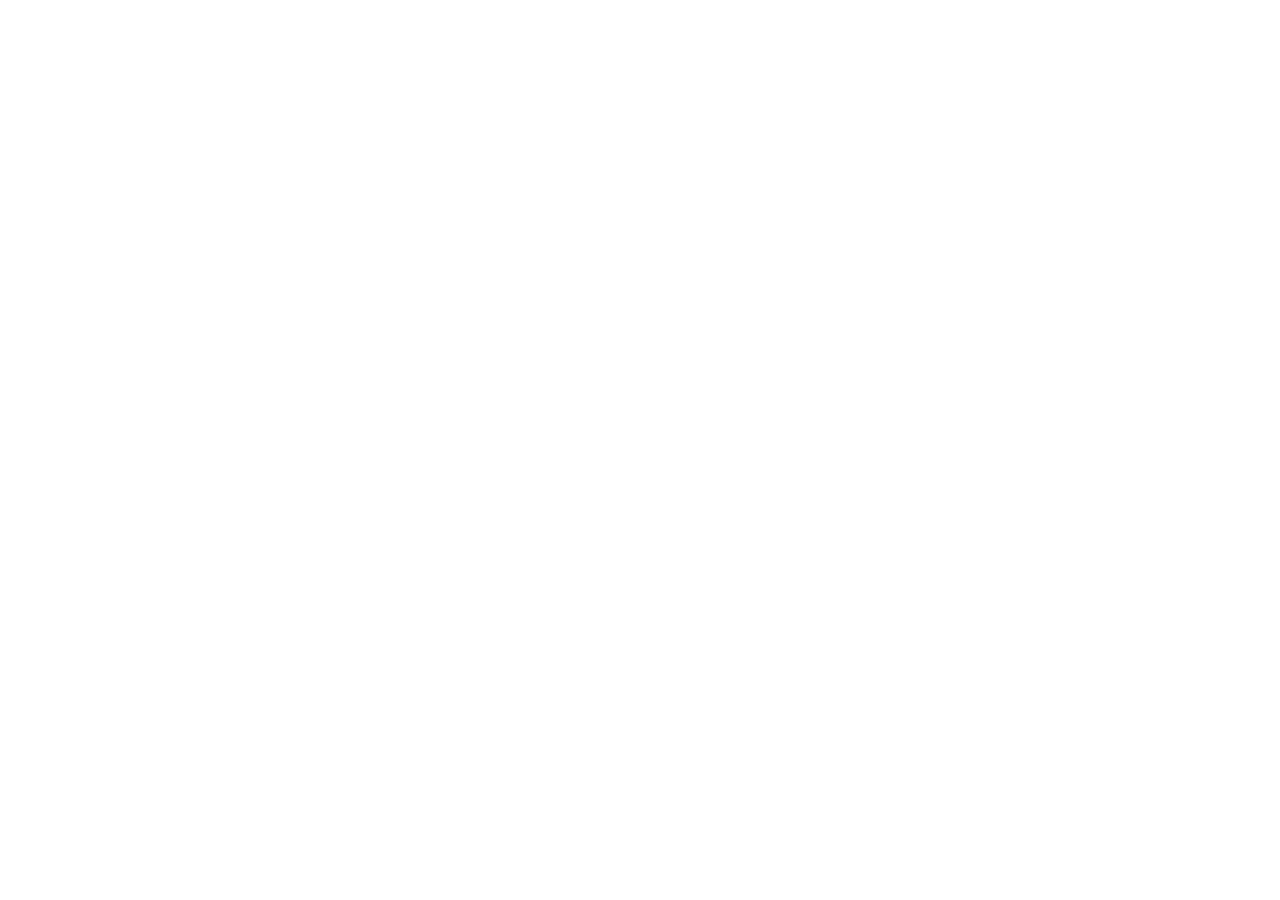
==== frontend/html/cadastro/cadastro.html @ dbfe3dda "Atualiza estrutura do frontend" ====
<!DOCTYPE html>
<html lang="en">
<head>
    <meta charset="UTF-8">
    <meta name="viewport" content="width=device-width, initial-scale=1.0">
    <title>Document</title>
    <link rel="stylesheet" href="../../../frontend/css/cadastro/cadastro.css">
</head>
<body>
    
</body>
</html>
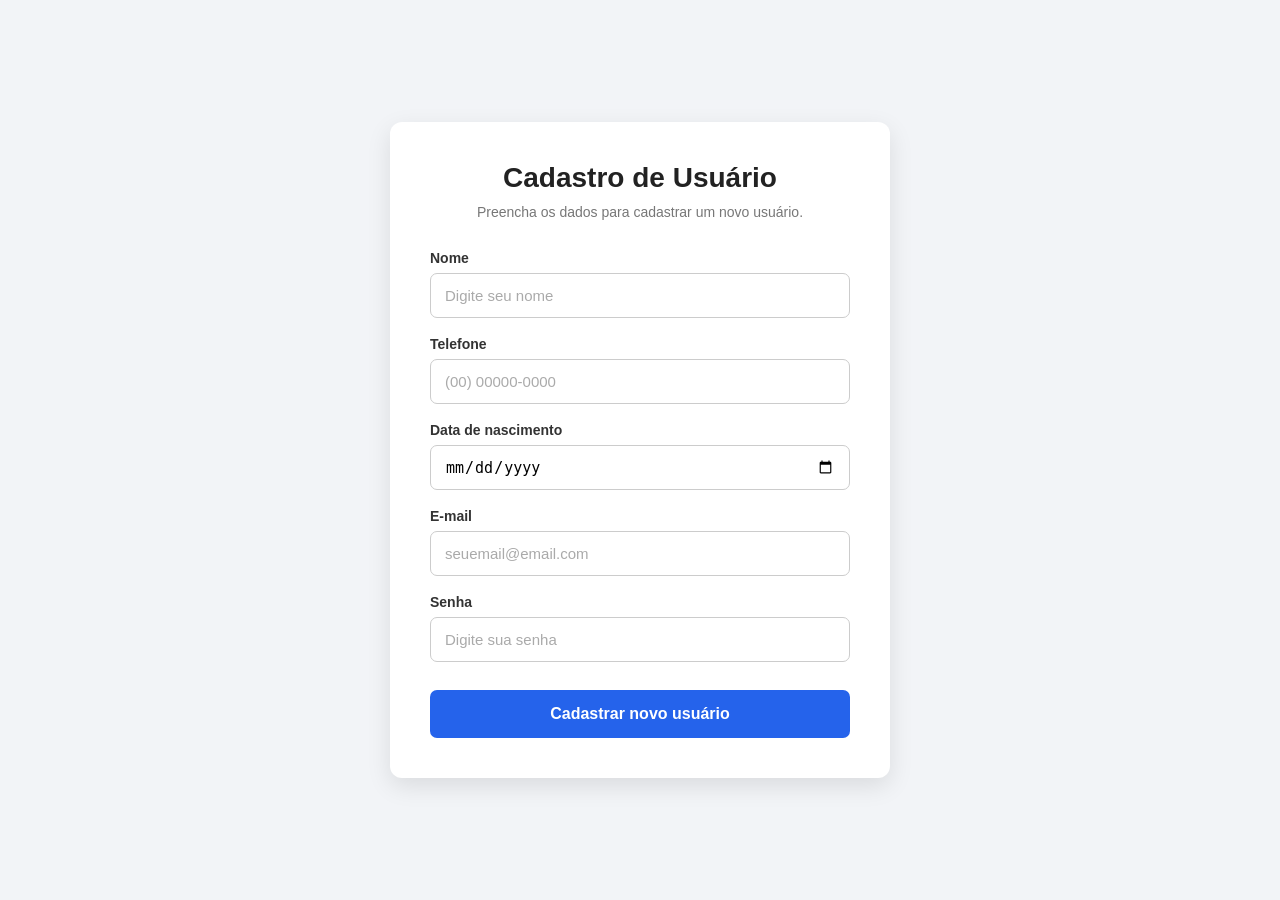
==== commit c462fc17: "iniciar" ====
--- a/frontend/html/cadastro/cadastro.html
+++ b/frontend/html/cadastro/cadastro.html
@@ -1,12 +1,86 @@
 <!DOCTYPE html>
-<html lang="en">
+<html lang="pt-BR">
 <head>
     <meta charset="UTF-8">
     <meta name="viewport" content="width=device-width, initial-scale=1.0">
-    <title>Document</title>
+    <title>Cadastro de Usuário</title>
     <link rel="stylesheet" href="../../../frontend/css/cadastro/cadastro.css">
 </head>
+
 <body>
-    
+
+    <main class="container">
+
+        <div class="cadastro">
+
+            <h1>Cadastro de Usuário</h1>
+            <p class="subtitulo">Preencha os dados para cadastrar um novo usuário.</p>
+
+            <form>
+
+                <div class="campo">
+                    <label for="nome">Nome</label>
+                    <input 
+                        type="text" 
+                        id="nome" 
+                        name="nome"
+                        placeholder="Digite seu nome"
+                        required
+                    >
+                </div>
+
+                <div class="campo">
+                    <label for="telefone">Telefone</label>
+                    <input 
+                        type="tel" 
+                        id="telefone" 
+                        name="telefone"
+                        placeholder="(00) 00000-0000"
+                        required
+                    >
+                </div>
+
+                <div class="campo">
+                    <label for="data">Data de nascimento</label>
+                    <input 
+                        type="date" 
+                        id="data" 
+                        name="data"
+                        required
+                    >
+                </div>
+
+                <div class="campo">
+                    <label for="email">E-mail</label>
+                    <input 
+                        type="email" 
+                        id="email" 
+                        name="email"
+                        placeholder="seuemail@email.com"
+                        required
+                    >
+                </div>
+
+                <div class="campo">
+                    <label for="senha">Senha</label>
+                    <input 
+                        type="password" 
+                        id="senha" 
+                        name="senha"
+                        placeholder="Digite sua senha"
+                        required
+                    >
+                </div>
+
+                <button type="submit">
+                    Cadastrar novo usuário
+                </button>
+
+            </form>
+
+        </div>
+
+    </main>
+
 </body>
 </html>
--- a/frontend/css/cadastro/cadastro.css
+++ b/frontend/css/cadastro/cadastro.css
@@ -0,0 +1,236 @@
+/* =========================
+   RESET
+========================= */
+
+* {
+    margin: 0;
+    padding: 0;
+    box-sizing: border-box;
+}
+
+
+/* =========================
+   BODY
+========================= */
+
+body {
+    font-family: Arial, sans-serif;
+    background-color: #f2f4f7;
+
+    min-height: 100vh;
+
+    display: flex;
+    justify-content: center;
+    align-items: center;
+
+    padding: 20px;
+}
+
+
+/* =========================
+   CONTAINER
+========================= */
+
+.container {
+    width: 100%;
+    max-width: 500px;
+}
+
+
+/* =========================
+   CARD DE CADASTRO
+========================= */
+
+.cadastro {
+    background-color: #ffffff;
+
+    width: 100%;
+
+    padding: 40px;
+
+    border-radius: 12px;
+
+    box-shadow: 0 8px 25px rgba(0, 0, 0, 0.10);
+}
+
+
+/* =========================
+   TÍTULO
+========================= */
+
+h1 {
+    text-align: center;
+
+    color: #222222;
+
+    font-size: 28px;
+
+    margin-bottom: 10px;
+}
+
+
+/* =========================
+   SUBTÍTULO
+========================= */
+
+.subtitulo {
+    text-align: center;
+
+    color: #777777;
+
+    font-size: 14px;
+
+    margin-bottom: 30px;
+}
+
+
+/* =========================
+   FORMULÁRIO
+========================= */
+
+form {
+    display: flex;
+
+    flex-direction: column;
+
+    gap: 18px;
+}
+
+
+/* =========================
+   CAMPO
+========================= */
+
+.campo {
+    display: flex;
+
+    flex-direction: column;
+
+    gap: 7px;
+}
+
+
+/* =========================
+   LABEL
+========================= */
+
+label {
+    color: #333333;
+
+    font-size: 14px;
+
+    font-weight: bold;
+}
+
+
+/* =========================
+   INPUT
+========================= */
+
+input {
+    width: 100%;
+
+    height: 45px;
+
+    padding: 0 14px;
+
+    border: 1px solid #cccccc;
+
+    border-radius: 7px;
+
+    outline: none;
+
+    font-size: 15px;
+
+    transition: 0.3s;
+}
+
+
+/* =========================
+   INPUT AO CLICAR
+========================= */
+
+input:focus {
+    border-color: #2563eb;
+
+    box-shadow: 0 0 0 3px rgba(37, 99, 235, 0.12);
+}
+
+
+/* =========================
+   PLACEHOLDER
+========================= */
+
+input::placeholder {
+    color: #aaaaaa;
+}
+
+
+/* =========================
+   BOTÃO
+========================= */
+
+button {
+    width: 100%;
+
+    height: 48px;
+
+    margin-top: 10px;
+
+    border: none;
+
+    border-radius: 7px;
+
+    background-color: #2563eb;
+
+    color: white;
+
+    font-size: 16px;
+
+    font-weight: bold;
+
+    cursor: pointer;
+
+    transition: 0.3s;
+}
+
+
+/* =========================
+   BOTÃO HOVER
+========================= */
+
+button:hover {
+    background-color: #1d4ed8;
+
+    transform: translateY(-1px);
+}
+
+
+/* =========================
+   BOTÃO AO CLICAR
+========================= */
+
+button:active {
+    transform: translateY(0);
+}
+
+
+/* =========================
+   CELULAR
+========================= */
+
+@media (max-width: 600px) {
+
+    body {
+        padding: 15px;
+    }
+
+    .cadastro {
+        padding: 25px 20px;
+    }
+
+    h1 {
+        font-size: 24px;
+    }
+
+}
